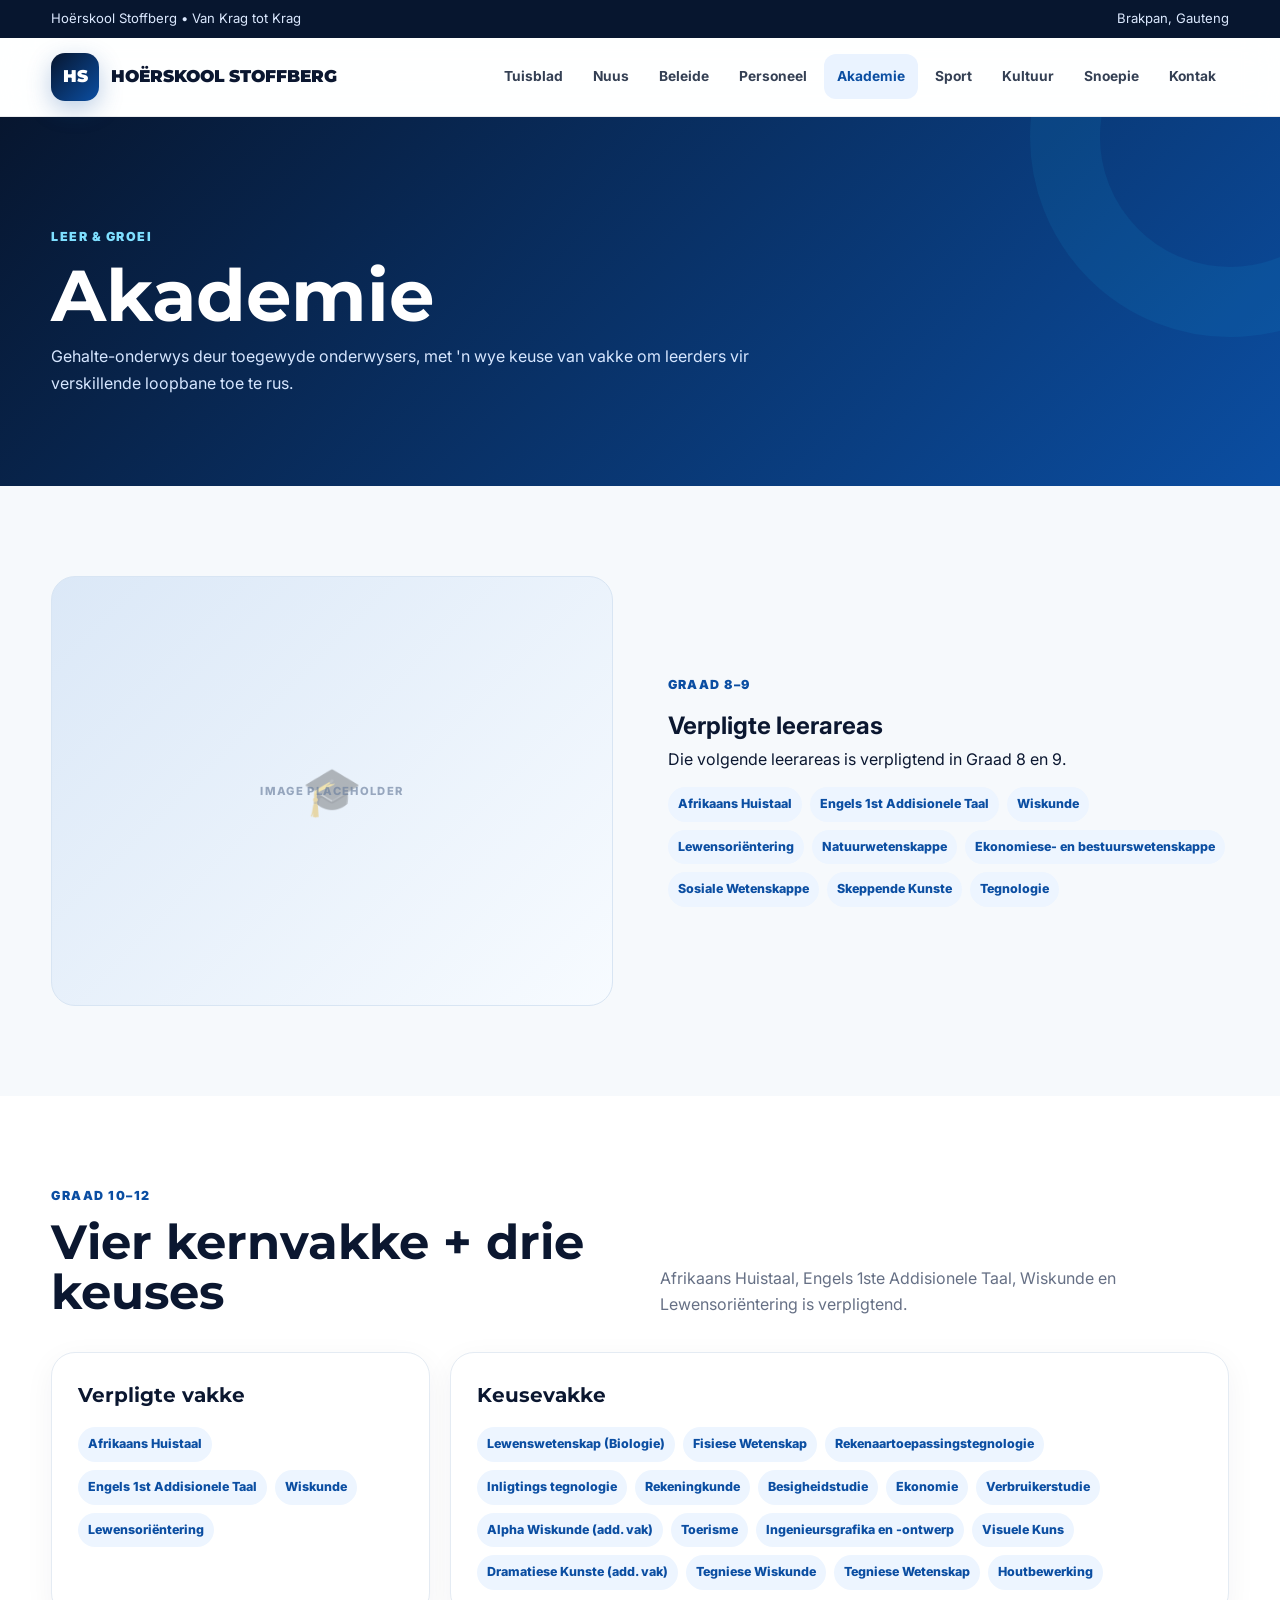
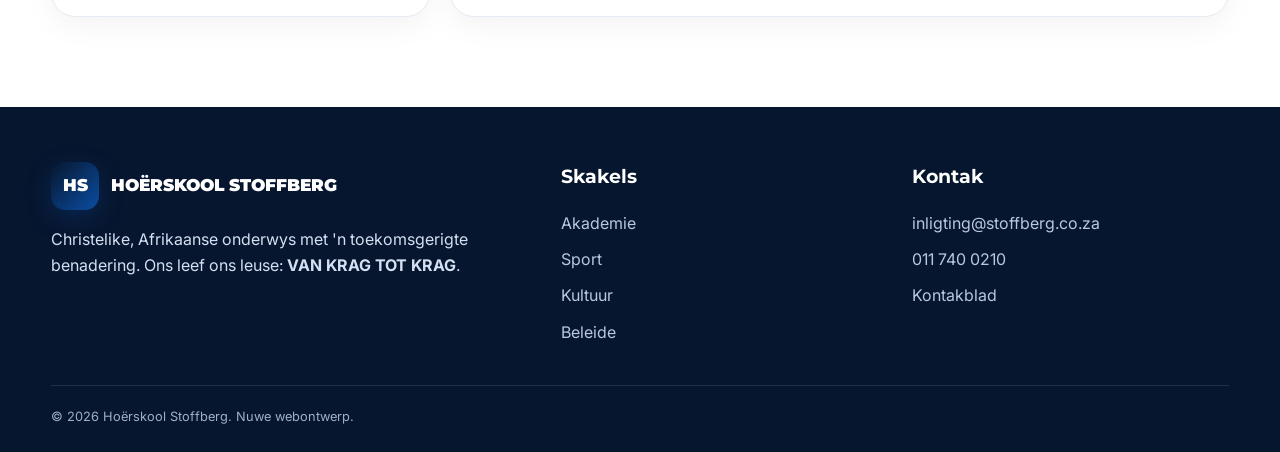
==== akademie.html @ f9a51b68 "da" ====
<!doctype html><html lang="af"><head><meta charset="utf-8"><meta name="viewport" content="width=device-width,initial-scale=1"><meta name="description" content="Hoërskool Stoffberg — akademie, sport, kultuur en skoolinligting."><title>Akademie | Hoërskool Stoffberg</title><link rel="stylesheet" href="assets/style.css"></head><body><div class="topbar"><div class="container"><span>Hoërskool Stoffberg • Van Krag tot Krag</span><span>Brakpan, Gauteng</span></div></div>
<header><div class="container nav"><a class="brand" href="index.html"><span class="brand-mark">HS</span><span>HOËRSKOOL STOFFBERG</span></a><button class="nav-toggle" aria-label="Maak navigasie oop" aria-expanded="false">☰</button><ul class="nav-links"><li><a class="" href="index.html">Tuisblad</a></li><li><a class="" href="nuus.html">Nuus</a></li><li><a class="" href="beleide.html">Beleide</a></li><li><a class="" href="personeel.html">Personeel</a></li><li><a class="active" href="akademie.html">Akademie</a></li><li><a class="" href="sport.html">Sport</a></li><li><a class="" href="kultuur.html">Kultuur</a></li><li><a class="" href="snoepie.html">Snoepie</a></li><li><a class="" href="kontak.html">Kontak</a></li></ul></div></header><section class="page-hero"><div class="shape"></div><div class="container reveal"><div class="kicker" style="color:#7edfff">Leer & groei</div><h1>Akademie</h1><p>Gehalte-onderwys deur toegewyde onderwysers, met 'n wye keuse van vakke om leerders vir verskillende loopbane toe te rus.</p></div></section>
<section class="section"><div class="container"><div class="feature"><div class="placeholder reveal"><span class="icon">🎓</span></div><div class="reveal"><div class="kicker">Graad 8–9</div><h2>Verpligte leerareas</h2><p>Die volgende leerareas is verpligtend in Graad 8 en 9.</p><div class="tags"><span class="tag">Afrikaans Huistaal</span><span class="tag">Engels 1st Addisionele Taal</span><span class="tag">Wiskunde</span><span class="tag">Lewensoriëntering</span><span class="tag">Natuurwetenskappe</span><span class="tag">Ekonomiese- en bestuurswetenskappe</span><span class="tag">Sosiale Wetenskappe</span><span class="tag">Skeppende Kunste</span><span class="tag">Tegnologie</span></div></div></div></div></section>
<section class="section alt"><div class="container"><div class="section-head reveal"><div><div class="kicker">Graad 10–12</div><h2>Vier kernvakke + drie keuses</h2></div><p>Afrikaans Huistaal, Engels 1ste Addisionele Taal, Wiskunde en Lewensoriëntering is verpligtend.</p></div><div class="cards"><article class="card reveal"><h3>Verpligte vakke</h3><div class="tags"><span class="tag">Afrikaans Huistaal</span><span class="tag">Engels 1st Addisionele Taal</span><span class="tag">Wiskunde</span><span class="tag">Lewensoriëntering</span></div></article><article class="card reveal" style="grid-column:span 2"><h3>Keusevakke</h3><div class="tags"><span class="tag">Lewenswetenskap (Biologie)</span><span class="tag">Fisiese Wetenskap</span><span class="tag">Rekenaartoepassingstegnologie</span><span class="tag">Inligtings tegnologie</span><span class="tag">Rekeningkunde</span><span class="tag">Besigheidstudie</span><span class="tag">Ekonomie</span><span class="tag">Verbruikerstudie</span><span class="tag">Alpha Wiskunde (add. vak)</span><span class="tag">Toerisme</span><span class="tag">Ingenieursgrafika en -ontwerp</span><span class="tag">Visuele Kuns</span><span class="tag">Dramatiese Kunste (add. vak)</span><span class="tag">Tegniese Wiskunde</span><span class="tag">Tegniese Wetenskap</span><span class="tag">Houtbewerking</span></div></article></div></div></section><footer><div class="container footer-grid"><div><div class="brand"><span class="brand-mark">HS</span><span style="color:#fff">HOËRSKOOL STOFFBERG</span></div><p style="margin-top:16px;max-width:450px">Christelike, Afrikaanse onderwys met 'n toekomsgerigte benadering. Ons leef ons leuse: <strong>VAN KRAG TOT KRAG</strong>.</p></div><div><h3>Skakels</h3><a href="akademie.html">Akademie</a><a href="sport.html">Sport</a><a href="kultuur.html">Kultuur</a><a href="beleide.html">Beleide</a></div><div><h3>Kontak</h3><a href="mailto:inligting@stoffberg.co.za">inligting@stoffberg.co.za</a><a href="tel:0117400210">011 740 0210</a><a href="kontak.html">Kontakblad</a></div></div><div class="container copyright">© 2026 Hoërskool Stoffberg. Nuwe webontwerp.</div></footer><button class="backtop" aria-label="Terug boontoe">↑</button><script src="assets/script.js"></script></body></html>
---- assets/style.css ----
@import url('https://fonts.googleapis.com/css2?family=Inter:wght@400;500;600;700;800&family=Montserrat:wght@700;800;900&display=swap');

:root{
  --navy:#07162f; --blue:#0b4ea2; --cyan:#20c8ff; --gold:#f6c453;
  --ink:#0b1730; --muted:#667085; --bg:#f6f9fc; --white:#fff;
  --shadow:0 18px 50px rgba(8,28,58,.12); --radius:24px;
}
*{box-sizing:border-box;margin:0;padding:0}
html{scroll-behavior:smooth}
body{font-family:Inter,Arial,sans-serif;color:var(--ink);background:var(--bg);line-height:1.65;overflow-x:hidden}
a{color:inherit;text-decoration:none}
img{max-width:100%;display:block}
.container{width:min(1180px,92%);margin:auto}
.topbar{background:var(--navy);color:#dce9ff;font-size:.82rem}
.topbar .container{display:flex;justify-content:space-between;gap:20px;padding:8px 0}
header{position:sticky;top:0;z-index:50;background:rgba(255,255,255,.9);backdrop-filter:blur(16px);border-bottom:1px solid rgba(7,22,47,.08)}
.nav{min-height:78px;display:flex;align-items:center;justify-content:space-between;gap:20px}
.brand{display:flex;align-items:center;gap:12px;font-weight:900}
.brand-mark{width:48px;height:48px;border-radius:14px;background:linear-gradient(135deg,var(--navy),var(--blue));display:grid;place-items:center;color:#fff;font-family:Montserrat;font-size:1rem;box-shadow:0 8px 25px rgba(11,78,162,.28)}
.brand span{font-family:Montserrat;font-size:1.05rem}
.nav-links{display:flex;align-items:center;gap:4px;list-style:none}
.nav-links a{display:block;padding:11px 13px;border-radius:12px;font-weight:700;font-size:.86rem;color:#344054;transition:.25s}
.nav-links a:hover,.nav-links a.active{background:#eaf3ff;color:var(--blue)}
.nav-toggle{display:none;border:0;background:#edf4ff;color:var(--navy);width:44px;height:44px;border-radius:12px;font-size:1.3rem}
.hero{position:relative;min-height:650px;display:grid;place-items:center;overflow:hidden;background:radial-gradient(circle at 80% 20%,rgba(32,200,255,.2),transparent 30%),linear-gradient(135deg,#06152e 0%,#0a3270 55%,#0b4ea2 100%);color:#fff}
.hero:before,.hero:after{content:"";position:absolute;border-radius:50%;filter:blur(2px);opacity:.5;animation:float 8s ease-in-out infinite}
.hero:before{width:420px;height:420px;background:rgba(32,200,255,.12);right:-100px;top:-140px}
.hero:after{width:300px;height:300px;background:rgba(246,196,83,.12);left:-120px;bottom:-130px;animation-delay:-3s}
.hero-grid{position:absolute;inset:0;background-image:linear-gradient(rgba(255,255,255,.045) 1px,transparent 1px),linear-gradient(90deg,rgba(255,255,255,.045) 1px,transparent 1px);background-size:55px 55px;mask-image:linear-gradient(to bottom,#000,transparent)}
.hero-content{position:relative;z-index:2;max-width:850px;text-align:center;padding:80px 0}
.eyebrow{display:inline-flex;align-items:center;gap:8px;padding:7px 12px;border:1px solid rgba(255,255,255,.2);border-radius:999px;background:rgba(255,255,255,.08);font-size:.8rem;font-weight:800;letter-spacing:.08em;text-transform:uppercase}
.hero h1{font-family:Montserrat;font-size:clamp(2.6rem,7vw,5.6rem);line-height:1.02;margin:22px 0 20px;letter-spacing:-.05em}
.hero h1 span{color:var(--cyan)}
.hero p{font-size:1.12rem;color:#d9e8ff;max-width:720px;margin:auto}
.actions{display:flex;justify-content:center;gap:12px;flex-wrap:wrap;margin-top:30px}
.btn{display:inline-flex;align-items:center;justify-content:center;gap:9px;padding:13px 20px;border-radius:14px;font-weight:800;border:1px solid transparent;transition:.25s;cursor:pointer}
.btn-primary{background:var(--gold);color:#17243a;box-shadow:0 10px 30px rgba(246,196,83,.2)}
.btn-primary:hover{transform:translateY(-3px);box-shadow:0 15px 35px rgba(246,196,83,.3)}
.btn-light{background:rgba(255,255,255,.09);color:#fff;border-color:rgba(255,255,255,.2)}
.btn-light:hover{background:#fff;color:var(--navy)}
.section{padding:90px 0}
.section.alt{background:#fff}
.section-head{display:flex;align-items:end;justify-content:space-between;gap:30px;margin-bottom:35px}
.section-head h2{font-family:Montserrat;font-size:clamp(2rem,4vw,3rem);line-height:1.05}
.section-head p{max-width:580px;color:var(--muted)}
.kicker{color:var(--blue);font-weight:900;font-size:.78rem;letter-spacing:.12em;text-transform:uppercase;margin-bottom:10px}
.placeholder{position:relative;overflow:hidden;border-radius:var(--radius);background:linear-gradient(135deg,#dbe8f7,#f7fbff);min-height:250px;display:grid;place-items:center;color:#6b7f9e;font-weight:800;border:1px solid #d8e5f3}
.placeholder:after{content:"IMAGE PLACEHOLDER";position:absolute;letter-spacing:.12em;font-size:.7rem;opacity:.65}
.placeholder .icon{font-size:3rem;opacity:.35}
.hero-photo{position:absolute;right:5%;bottom:0;width:min(470px,40%);height:430px;border-radius:35px 35px 0 0;background:linear-gradient(145deg,rgba(255,255,255,.12),rgba(255,255,255,.03));border:1px solid rgba(255,255,255,.15);display:grid;place-items:center;color:#a9c7ef;box-shadow:0 30px 90px rgba(0,0,0,.2);transform:rotate(2deg)}
.cards{display:grid;grid-template-columns:repeat(3,1fr);gap:20px}
.card{background:#fff;border:1px solid #e4ebf3;border-radius:var(--radius);padding:26px;box-shadow:0 8px 30px rgba(8,28,58,.05);transition:.3s;position:relative;overflow:hidden}
.card:hover{transform:translateY(-7px);box-shadow:var(--shadow)}
.card .placeholder{min-height:190px;margin:-26px -26px 22px;border-radius:0;border:0}
.card h3{font-family:Montserrat;font-size:1.25rem;margin-bottom:8px}
.card p{color:var(--muted)}
.feature{display:grid;grid-template-columns:1fr 1fr;gap:55px;align-items:center}
.feature .placeholder{min-height:430px}
.checks{display:grid;gap:12px;margin-top:20px}
.check{display:flex;gap:12px;align-items:flex-start;background:#fff;padding:14px;border-radius:15px;border:1px solid #e5edf6}
.check b{color:var(--blue)}
.stats{display:grid;grid-template-columns:repeat(4,1fr);gap:15px;margin-top:40px}
.stat{background:rgba(255,255,255,.08);border:1px solid rgba(255,255,255,.12);padding:22px;border-radius:20px;text-align:center}
.stat strong{display:block;font-family:Montserrat;font-size:2rem;color:#fff}
.stat span{color:#cbdaf0;font-size:.85rem}
.page-hero{padding:110px 0 90px;background:linear-gradient(135deg,var(--navy),#0b4ea2);color:#fff;position:relative;overflow:hidden}
.page-hero h1{font-family:Montserrat;font-size:clamp(2.4rem,6vw,4.5rem);line-height:1;margin:12px 0}
.page-hero p{max-width:700px;color:#d6e6ff}
.page-hero .shape{position:absolute;width:400px;height:400px;border:70px solid rgba(32,200,255,.08);border-radius:50%;right:-150px;top:-180px}
.grid-2{display:grid;grid-template-columns:repeat(2,1fr);gap:20px}
.list-card{background:#fff;border:1px solid #e4ebf3;border-radius:20px;padding:22px;transition:.25s}
.list-card:hover{border-color:#b7d5f7;transform:translateY(-3px)}
.list-card h3{font-family:Montserrat;margin-bottom:8px}
.tags{display:flex;flex-wrap:wrap;gap:8px;margin-top:15px}
.tag{padding:7px 10px;background:#edf5ff;color:var(--blue);border-radius:999px;font-size:.78rem;font-weight:800}
.staff-grid{display:grid;grid-template-columns:repeat(4,1fr);gap:18px}
.staff{background:#fff;border:1px solid #e4ebf3;border-radius:20px;overflow:hidden;transition:.25s}
.staff:hover{transform:translateY(-5px);box-shadow:var(--shadow)}
.staff .placeholder{border:0;border-radius:0;min-height:220px}
.staff-body{padding:17px}.staff-body strong{font-family:Montserrat;display:block}.staff-body span{font-size:.85rem;color:var(--muted)}
.sport-grid{display:grid;grid-template-columns:repeat(2,1fr);gap:22px}
.sport-card{display:grid;grid-template-columns:170px 1fr;background:#fff;border:1px solid #e4ebf3;border-radius:22px;overflow:hidden;transition:.25s}
.sport-card:hover{transform:translateY(-5px);box-shadow:var(--shadow)}
.sport-card .placeholder{min-height:100%;border:0;border-radius:0}
.sport-card article{padding:22px}.sport-card h3{font-family:Montserrat;margin-bottom:8px}
.policy-grid{display:grid;grid-template-columns:repeat(3,1fr);gap:16px}
.policy{display:flex;align-items:center;justify-content:space-between;gap:15px;background:#fff;border:1px solid #e4ebf3;padding:18px 20px;border-radius:17px;font-weight:800;transition:.25s}
.policy:hover{background:#edf5ff;color:var(--blue);transform:translateX(4px)}
.news-grid{display:grid;grid-template-columns:repeat(3,1fr);gap:20px}
.news-card{background:#fff;border-radius:22px;overflow:hidden;border:1px solid #e4ebf3}.news-card .placeholder{border:0;border-radius:0}.news-body{padding:22px}.date{font-size:.76rem;color:var(--blue);font-weight:900;text-transform:uppercase}
.contact-grid{display:grid;grid-template-columns:1fr 1.1fr;gap:24px}
.contact-box{background:#fff;border:1px solid #e4ebf3;border-radius:24px;padding:28px}
.contact-item{display:flex;gap:14px;padding:16px 0;border-bottom:1px solid #edf1f5}.contact-item:last-child{border:0}
.contact-icon{width:42px;height:42px;border-radius:12px;background:#edf5ff;color:var(--blue);display:grid;place-items:center;font-weight:900}
form{display:grid;gap:14px}label{font-weight:800;font-size:.85rem}input,textarea{width:100%;padding:14px;border:1px solid #d8e2ec;border-radius:13px;font:inherit;outline:none}input:focus,textarea:focus{border-color:var(--blue);box-shadow:0 0 0 4px rgba(11,78,162,.08)}textarea{min-height:150px;resize:vertical}
footer{background:var(--navy);color:#d4e0f1;padding:55px 0 25px}.footer-grid{display:grid;grid-template-columns:1.5fr 1fr 1fr;gap:35px}.footer-grid h3{color:#fff;font-family:Montserrat;margin-bottom:12px}.footer-grid a{display:block;padding:5px 0;color:#b9c8dc}.copyright{margin-top:35px;padding-top:20px;border-top:1px solid rgba(255,255,255,.1);font-size:.8rem;color:#9eafc6}
.reveal{opacity:0;transform:translateY(24px);transition:opacity .7s ease,transform .7s ease}.reveal.show{opacity:1;transform:none}
.backtop{position:fixed;right:20px;bottom:20px;width:45px;height:45px;border:0;border-radius:14px;background:var(--blue);color:#fff;display:none;z-index:60;cursor:pointer;box-shadow:var(--shadow)}
.backtop.show{display:block}
.modal{position:fixed;inset:0;background:rgba(3,12,26,.75);display:none;place-items:center;z-index:100;padding:20px}.modal.open{display:grid}.modal-box{background:#fff;border-radius:25px;padding:30px;max-width:650px;width:100%;position:relative}.close{position:absolute;right:15px;top:15px;border:0;background:#edf3fa;border-radius:10px;width:36px;height:36px;cursor:pointer;font-size:1.2rem}
@keyframes float{50%{transform:translateY(25px) translateX(15px)}}
@media(max-width:1000px){.nav-links{position:absolute;top:78px;left:4%;right:4%;background:#fff;border:1px solid #e3ebf3;border-radius:18px;padding:10px;display:none;box-shadow:var(--shadow);flex-direction:column;align-items:stretch}.nav-links.open{display:flex}.nav-toggle{display:block}.cards,.news-grid{grid-template-columns:1fr 1fr}.staff-grid{grid-template-columns:repeat(3,1fr)}.policy-grid{grid-template-columns:1fr 1fr}.hero-photo{opacity:.25;width:65%;right:-10%}}
@media(max-width:720px){.topbar .container{justify-content:center}.topbar .container span:last-child{display:none}.hero{min-height:620px}.hero-content{text-align:left}.hero .actions{justify-content:flex-start}.section{padding:65px 0}.section-head{display:block}.cards,.grid-2,.feature,.sport-grid,.contact-grid,.news-grid{grid-template-columns:1fr}.staff-grid{grid-template-columns:1fr 1fr}.policy-grid{grid-template-columns:1fr}.stats{grid-template-columns:1fr 1fr}.sport-card{grid-template-columns:120px 1fr}.footer-grid{grid-template-columns:1fr}.hero-photo{display:none}}
@media(max-width:430px){.staff-grid{grid-template-columns:1fr}.sport-card{grid-template-columns:1fr}.sport-card .placeholder{min-height:180px}.brand span{font-size:.9rem}}
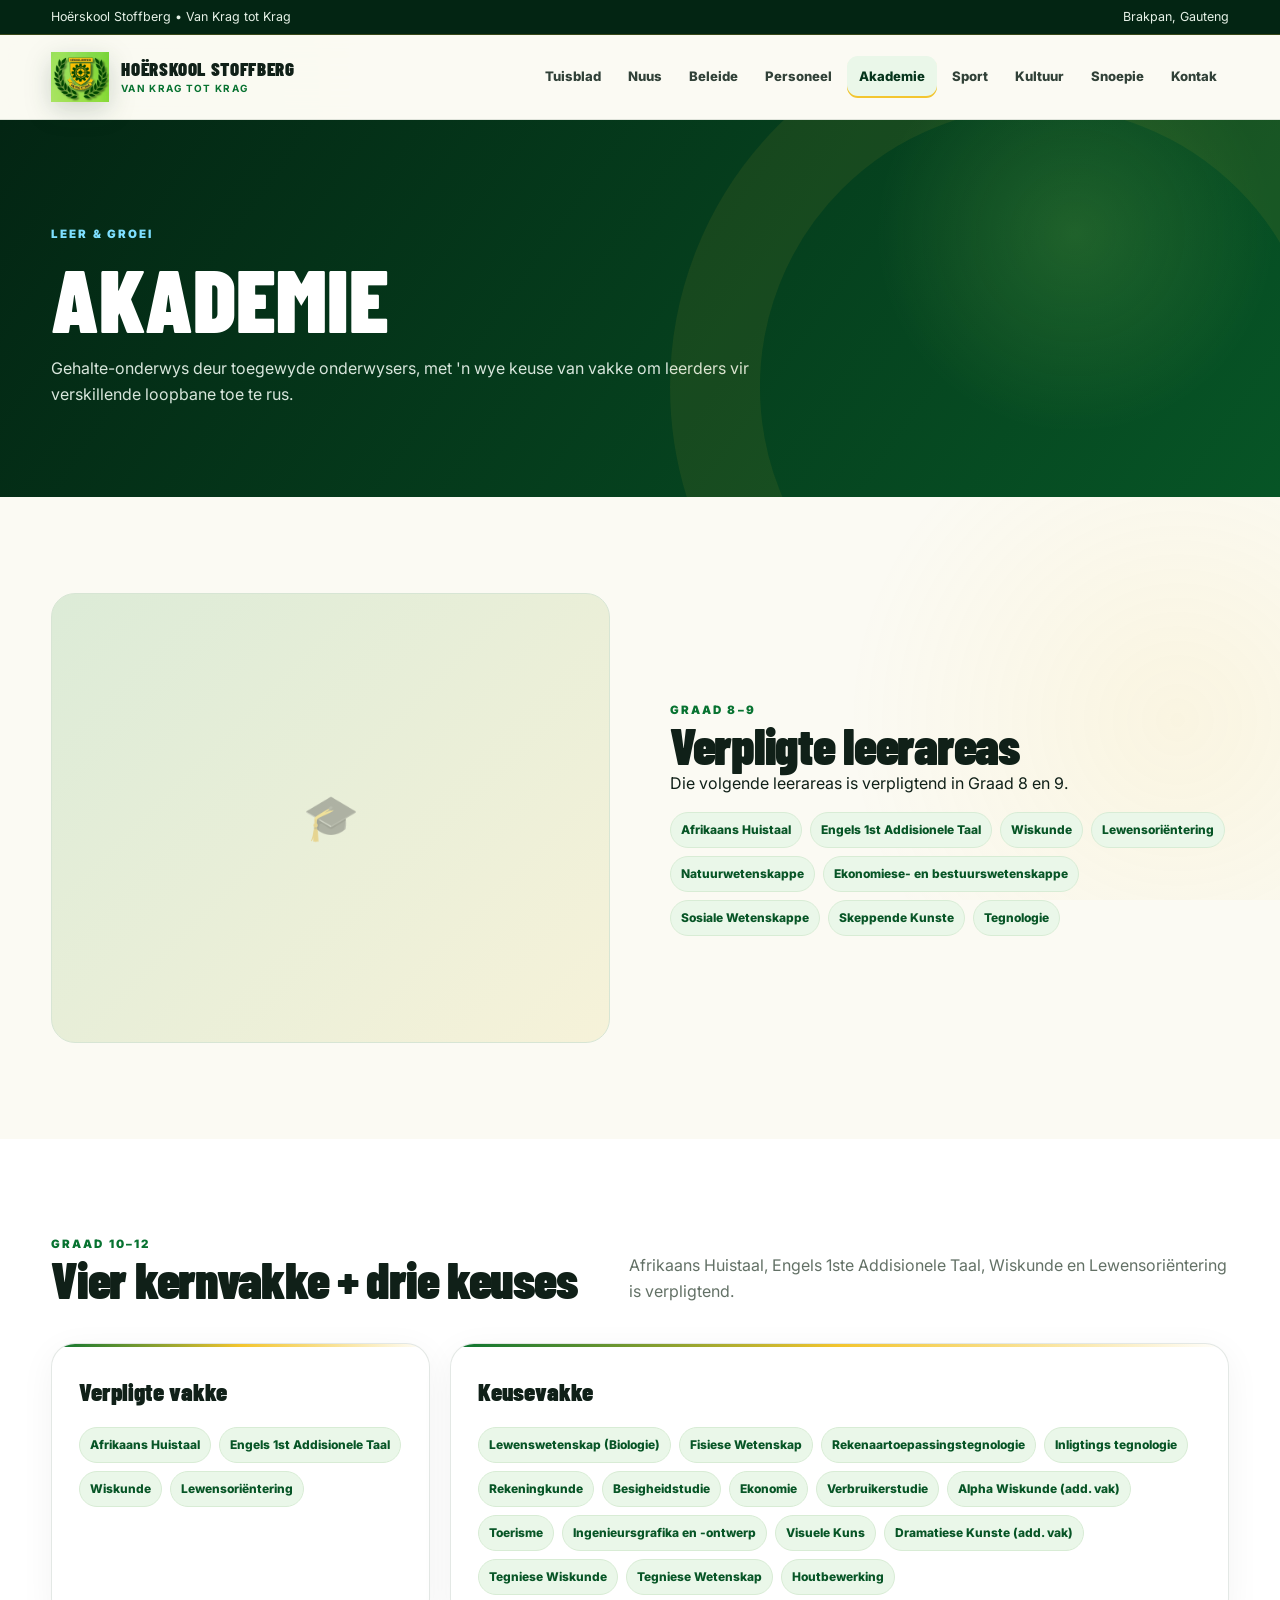
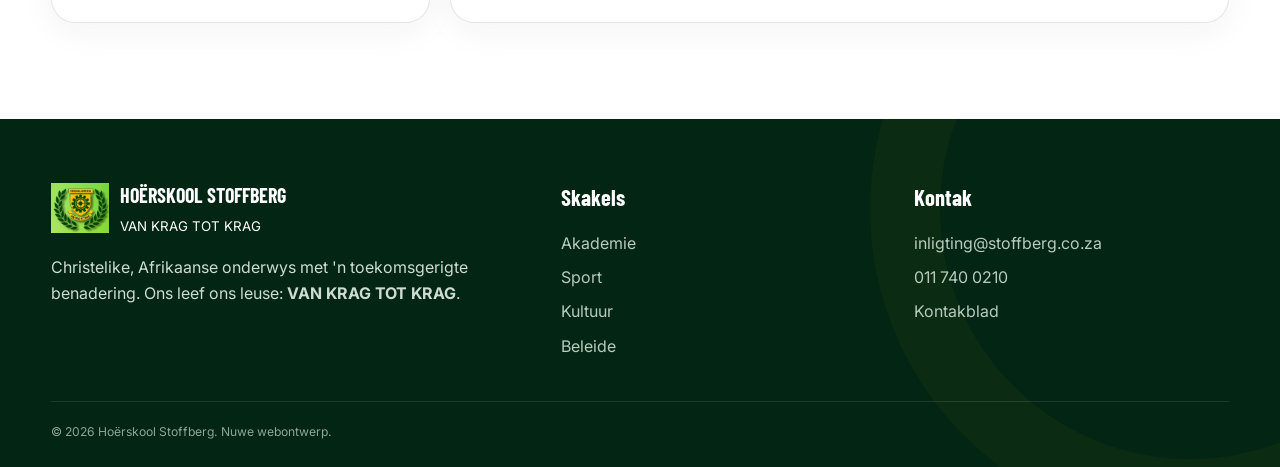
==== commit 6b3db287: "da" ====
--- a/akademie.html
+++ b/akademie.html
@@ -1,4 +1,4 @@
 <!doctype html><html lang="af"><head><meta charset="utf-8"><meta name="viewport" content="width=device-width,initial-scale=1"><meta name="description" content="Hoërskool Stoffberg — akademie, sport, kultuur en skoolinligting."><title>Akademie | Hoërskool Stoffberg</title><link rel="stylesheet" href="assets/style.css"></head><body><div class="topbar"><div class="container"><span>Hoërskool Stoffberg • Van Krag tot Krag</span><span>Brakpan, Gauteng</span></div></div>
-<header><div class="container nav"><a class="brand" href="index.html"><span class="brand-mark">HS</span><span>HOËRSKOOL STOFFBERG</span></a><button class="nav-toggle" aria-label="Maak navigasie oop" aria-expanded="false">☰</button><ul class="nav-links"><li><a class="" href="index.html">Tuisblad</a></li><li><a class="" href="nuus.html">Nuus</a></li><li><a class="" href="beleide.html">Beleide</a></li><li><a class="" href="personeel.html">Personeel</a></li><li><a class="active" href="akademie.html">Akademie</a></li><li><a class="" href="sport.html">Sport</a></li><li><a class="" href="kultuur.html">Kultuur</a></li><li><a class="" href="snoepie.html">Snoepie</a></li><li><a class="" href="kontak.html">Kontak</a></li></ul></div></header><section class="page-hero"><div class="shape"></div><div class="container reveal"><div class="kicker" style="color:#7edfff">Leer & groei</div><h1>Akademie</h1><p>Gehalte-onderwys deur toegewyde onderwysers, met 'n wye keuse van vakke om leerders vir verskillende loopbane toe te rus.</p></div></section>
+<header><div class="container nav"><a class="brand" href="index.html"><img src="assets/stoffberg-logo.png" alt="Hoërskool Stoffberg logo"><span class="brand-text">HOËRSKOOL STOFFBERG<small>VAN KRAG TOT KRAG</small></span></a><button class="nav-toggle" aria-label="Maak navigasie oop" aria-expanded="false">☰</button><ul class="nav-links"><li><a class="" href="index.html">Tuisblad</a></li><li><a class="" href="nuus.html">Nuus</a></li><li><a class="" href="beleide.html">Beleide</a></li><li><a class="" href="personeel.html">Personeel</a></li><li><a class="active" href="akademie.html">Akademie</a></li><li><a class="" href="sport.html">Sport</a></li><li><a class="" href="kultuur.html">Kultuur</a></li><li><a class="" href="snoepie.html">Snoepie</a></li><li><a class="" href="kontak.html">Kontak</a></li></ul></div></header><section class="page-hero"><div class="shape"></div><div class="container reveal"><div class="kicker" style="color:#7edfff">Leer & groei</div><h1>Akademie</h1><p>Gehalte-onderwys deur toegewyde onderwysers, met 'n wye keuse van vakke om leerders vir verskillende loopbane toe te rus.</p></div></section>
 <section class="section"><div class="container"><div class="feature"><div class="placeholder reveal"><span class="icon">🎓</span></div><div class="reveal"><div class="kicker">Graad 8–9</div><h2>Verpligte leerareas</h2><p>Die volgende leerareas is verpligtend in Graad 8 en 9.</p><div class="tags"><span class="tag">Afrikaans Huistaal</span><span class="tag">Engels 1st Addisionele Taal</span><span class="tag">Wiskunde</span><span class="tag">Lewensoriëntering</span><span class="tag">Natuurwetenskappe</span><span class="tag">Ekonomiese- en bestuurswetenskappe</span><span class="tag">Sosiale Wetenskappe</span><span class="tag">Skeppende Kunste</span><span class="tag">Tegnologie</span></div></div></div></div></section>
-<section class="section alt"><div class="container"><div class="section-head reveal"><div><div class="kicker">Graad 10–12</div><h2>Vier kernvakke + drie keuses</h2></div><p>Afrikaans Huistaal, Engels 1ste Addisionele Taal, Wiskunde en Lewensoriëntering is verpligtend.</p></div><div class="cards"><article class="card reveal"><h3>Verpligte vakke</h3><div class="tags"><span class="tag">Afrikaans Huistaal</span><span class="tag">Engels 1st Addisionele Taal</span><span class="tag">Wiskunde</span><span class="tag">Lewensoriëntering</span></div></article><article class="card reveal" style="grid-column:span 2"><h3>Keusevakke</h3><div class="tags"><span class="tag">Lewenswetenskap (Biologie)</span><span class="tag">Fisiese Wetenskap</span><span class="tag">Rekenaartoepassingstegnologie</span><span class="tag">Inligtings tegnologie</span><span class="tag">Rekeningkunde</span><span class="tag">Besigheidstudie</span><span class="tag">Ekonomie</span><span class="tag">Verbruikerstudie</span><span class="tag">Alpha Wiskunde (add. vak)</span><span class="tag">Toerisme</span><span class="tag">Ingenieursgrafika en -ontwerp</span><span class="tag">Visuele Kuns</span><span class="tag">Dramatiese Kunste (add. vak)</span><span class="tag">Tegniese Wiskunde</span><span class="tag">Tegniese Wetenskap</span><span class="tag">Houtbewerking</span></div></article></div></div></section><footer><div class="container footer-grid"><div><div class="brand"><span class="brand-mark">HS</span><span style="color:#fff">HOËRSKOOL STOFFBERG</span></div><p style="margin-top:16px;max-width:450px">Christelike, Afrikaanse onderwys met 'n toekomsgerigte benadering. Ons leef ons leuse: <strong>VAN KRAG TOT KRAG</strong>.</p></div><div><h3>Skakels</h3><a href="akademie.html">Akademie</a><a href="sport.html">Sport</a><a href="kultuur.html">Kultuur</a><a href="beleide.html">Beleide</a></div><div><h3>Kontak</h3><a href="mailto:inligting@stoffberg.co.za">inligting@stoffberg.co.za</a><a href="tel:0117400210">011 740 0210</a><a href="kontak.html">Kontakblad</a></div></div><div class="container copyright">© 2026 Hoërskool Stoffberg. Nuwe webontwerp.</div></footer><button class="backtop" aria-label="Terug boontoe">↑</button><script src="assets/script.js"></script></body></html>+<section class="section alt"><div class="container"><div class="section-head reveal"><div><div class="kicker">Graad 10–12</div><h2>Vier kernvakke + drie keuses</h2></div><p>Afrikaans Huistaal, Engels 1ste Addisionele Taal, Wiskunde en Lewensoriëntering is verpligtend.</p></div><div class="cards"><article class="card reveal"><h3>Verpligte vakke</h3><div class="tags"><span class="tag">Afrikaans Huistaal</span><span class="tag">Engels 1st Addisionele Taal</span><span class="tag">Wiskunde</span><span class="tag">Lewensoriëntering</span></div></article><article class="card reveal" style="grid-column:span 2"><h3>Keusevakke</h3><div class="tags"><span class="tag">Lewenswetenskap (Biologie)</span><span class="tag">Fisiese Wetenskap</span><span class="tag">Rekenaartoepassingstegnologie</span><span class="tag">Inligtings tegnologie</span><span class="tag">Rekeningkunde</span><span class="tag">Besigheidstudie</span><span class="tag">Ekonomie</span><span class="tag">Verbruikerstudie</span><span class="tag">Alpha Wiskunde (add. vak)</span><span class="tag">Toerisme</span><span class="tag">Ingenieursgrafika en -ontwerp</span><span class="tag">Visuele Kuns</span><span class="tag">Dramatiese Kunste (add. vak)</span><span class="tag">Tegniese Wiskunde</span><span class="tag">Tegniese Wetenskap</span><span class="tag">Houtbewerking</span></div></article></div></div></section><footer><div class="container footer-grid"><div><div class="footer-brand"><img src="assets/stoffberg-logo.png" alt="Hoërskool Stoffberg logo"><span><strong style="font-family:'Barlow Condensed';font-size:1.25rem">HOËRSKOOL STOFFBERG</strong><br><small>VAN KRAG TOT KRAG</small></span></div><p style="margin-top:16px;max-width:450px">Christelike, Afrikaanse onderwys met 'n toekomsgerigte benadering. Ons leef ons leuse: <strong>VAN KRAG TOT KRAG</strong>.</p></div><div><h3>Skakels</h3><a href="akademie.html">Akademie</a><a href="sport.html">Sport</a><a href="kultuur.html">Kultuur</a><a href="beleide.html">Beleide</a></div><div><h3>Kontak</h3><a href="mailto:inligting@stoffberg.co.za">inligting@stoffberg.co.za</a><a href="tel:0117400210">011 740 0210</a><a href="kontak.html">Kontakblad</a></div></div><div class="container copyright">© 2026 Hoërskool Stoffberg. Nuwe webontwerp.</div></footer><button class="backtop" aria-label="Terug boontoe">↑</button><script src="assets/script.js"></script></body></html>
--- a/assets/style.css
+++ b/assets/style.css
@@ -1,105 +1,39 @@
 
-@import url('https://fonts.googleapis.com/css2?family=Inter:wght@400;500;600;700;800&family=Montserrat:wght@700;800;900&display=swap');
-
-:root{
-  --navy:#07162f; --blue:#0b4ea2; --cyan:#20c8ff; --gold:#f6c453;
-  --ink:#0b1730; --muted:#667085; --bg:#f6f9fc; --white:#fff;
-  --shadow:0 18px 50px rgba(8,28,58,.12); --radius:24px;
-}
-*{box-sizing:border-box;margin:0;padding:0}
-html{scroll-behavior:smooth}
-body{font-family:Inter,Arial,sans-serif;color:var(--ink);background:var(--bg);line-height:1.65;overflow-x:hidden}
-a{color:inherit;text-decoration:none}
-img{max-width:100%;display:block}
-.container{width:min(1180px,92%);margin:auto}
-.topbar{background:var(--navy);color:#dce9ff;font-size:.82rem}
-.topbar .container{display:flex;justify-content:space-between;gap:20px;padding:8px 0}
-header{position:sticky;top:0;z-index:50;background:rgba(255,255,255,.9);backdrop-filter:blur(16px);border-bottom:1px solid rgba(7,22,47,.08)}
-.nav{min-height:78px;display:flex;align-items:center;justify-content:space-between;gap:20px}
-.brand{display:flex;align-items:center;gap:12px;font-weight:900}
-.brand-mark{width:48px;height:48px;border-radius:14px;background:linear-gradient(135deg,var(--navy),var(--blue));display:grid;place-items:center;color:#fff;font-family:Montserrat;font-size:1rem;box-shadow:0 8px 25px rgba(11,78,162,.28)}
-.brand span{font-family:Montserrat;font-size:1.05rem}
-.nav-links{display:flex;align-items:center;gap:4px;list-style:none}
-.nav-links a{display:block;padding:11px 13px;border-radius:12px;font-weight:700;font-size:.86rem;color:#344054;transition:.25s}
-.nav-links a:hover,.nav-links a.active{background:#eaf3ff;color:var(--blue)}
-.nav-toggle{display:none;border:0;background:#edf4ff;color:var(--navy);width:44px;height:44px;border-radius:12px;font-size:1.3rem}
-.hero{position:relative;min-height:650px;display:grid;place-items:center;overflow:hidden;background:radial-gradient(circle at 80% 20%,rgba(32,200,255,.2),transparent 30%),linear-gradient(135deg,#06152e 0%,#0a3270 55%,#0b4ea2 100%);color:#fff}
-.hero:before,.hero:after{content:"";position:absolute;border-radius:50%;filter:blur(2px);opacity:.5;animation:float 8s ease-in-out infinite}
-.hero:before{width:420px;height:420px;background:rgba(32,200,255,.12);right:-100px;top:-140px}
-.hero:after{width:300px;height:300px;background:rgba(246,196,83,.12);left:-120px;bottom:-130px;animation-delay:-3s}
-.hero-grid{position:absolute;inset:0;background-image:linear-gradient(rgba(255,255,255,.045) 1px,transparent 1px),linear-gradient(90deg,rgba(255,255,255,.045) 1px,transparent 1px);background-size:55px 55px;mask-image:linear-gradient(to bottom,#000,transparent)}
-.hero-content{position:relative;z-index:2;max-width:850px;text-align:center;padding:80px 0}
-.eyebrow{display:inline-flex;align-items:center;gap:8px;padding:7px 12px;border:1px solid rgba(255,255,255,.2);border-radius:999px;background:rgba(255,255,255,.08);font-size:.8rem;font-weight:800;letter-spacing:.08em;text-transform:uppercase}
-.hero h1{font-family:Montserrat;font-size:clamp(2.6rem,7vw,5.6rem);line-height:1.02;margin:22px 0 20px;letter-spacing:-.05em}
-.hero h1 span{color:var(--cyan)}
-.hero p{font-size:1.12rem;color:#d9e8ff;max-width:720px;margin:auto}
-.actions{display:flex;justify-content:center;gap:12px;flex-wrap:wrap;margin-top:30px}
-.btn{display:inline-flex;align-items:center;justify-content:center;gap:9px;padding:13px 20px;border-radius:14px;font-weight:800;border:1px solid transparent;transition:.25s;cursor:pointer}
-.btn-primary{background:var(--gold);color:#17243a;box-shadow:0 10px 30px rgba(246,196,83,.2)}
-.btn-primary:hover{transform:translateY(-3px);box-shadow:0 15px 35px rgba(246,196,83,.3)}
-.btn-light{background:rgba(255,255,255,.09);color:#fff;border-color:rgba(255,255,255,.2)}
-.btn-light:hover{background:#fff;color:var(--navy)}
-.section{padding:90px 0}
-.section.alt{background:#fff}
-.section-head{display:flex;align-items:end;justify-content:space-between;gap:30px;margin-bottom:35px}
-.section-head h2{font-family:Montserrat;font-size:clamp(2rem,4vw,3rem);line-height:1.05}
-.section-head p{max-width:580px;color:var(--muted)}
-.kicker{color:var(--blue);font-weight:900;font-size:.78rem;letter-spacing:.12em;text-transform:uppercase;margin-bottom:10px}
-.placeholder{position:relative;overflow:hidden;border-radius:var(--radius);background:linear-gradient(135deg,#dbe8f7,#f7fbff);min-height:250px;display:grid;place-items:center;color:#6b7f9e;font-weight:800;border:1px solid #d8e5f3}
-.placeholder:after{content:"IMAGE PLACEHOLDER";position:absolute;letter-spacing:.12em;font-size:.7rem;opacity:.65}
-.placeholder .icon{font-size:3rem;opacity:.35}
-.hero-photo{position:absolute;right:5%;bottom:0;width:min(470px,40%);height:430px;border-radius:35px 35px 0 0;background:linear-gradient(145deg,rgba(255,255,255,.12),rgba(255,255,255,.03));border:1px solid rgba(255,255,255,.15);display:grid;place-items:center;color:#a9c7ef;box-shadow:0 30px 90px rgba(0,0,0,.2);transform:rotate(2deg)}
-.cards{display:grid;grid-template-columns:repeat(3,1fr);gap:20px}
-.card{background:#fff;border:1px solid #e4ebf3;border-radius:var(--radius);padding:26px;box-shadow:0 8px 30px rgba(8,28,58,.05);transition:.3s;position:relative;overflow:hidden}
-.card:hover{transform:translateY(-7px);box-shadow:var(--shadow)}
-.card .placeholder{min-height:190px;margin:-26px -26px 22px;border-radius:0;border:0}
-.card h3{font-family:Montserrat;font-size:1.25rem;margin-bottom:8px}
-.card p{color:var(--muted)}
-.feature{display:grid;grid-template-columns:1fr 1fr;gap:55px;align-items:center}
-.feature .placeholder{min-height:430px}
-.checks{display:grid;gap:12px;margin-top:20px}
-.check{display:flex;gap:12px;align-items:flex-start;background:#fff;padding:14px;border-radius:15px;border:1px solid #e5edf6}
-.check b{color:var(--blue)}
-.stats{display:grid;grid-template-columns:repeat(4,1fr);gap:15px;margin-top:40px}
-.stat{background:rgba(255,255,255,.08);border:1px solid rgba(255,255,255,.12);padding:22px;border-radius:20px;text-align:center}
-.stat strong{display:block;font-family:Montserrat;font-size:2rem;color:#fff}
-.stat span{color:#cbdaf0;font-size:.85rem}
-.page-hero{padding:110px 0 90px;background:linear-gradient(135deg,var(--navy),#0b4ea2);color:#fff;position:relative;overflow:hidden}
-.page-hero h1{font-family:Montserrat;font-size:clamp(2.4rem,6vw,4.5rem);line-height:1;margin:12px 0}
-.page-hero p{max-width:700px;color:#d6e6ff}
-.page-hero .shape{position:absolute;width:400px;height:400px;border:70px solid rgba(32,200,255,.08);border-radius:50%;right:-150px;top:-180px}
-.grid-2{display:grid;grid-template-columns:repeat(2,1fr);gap:20px}
-.list-card{background:#fff;border:1px solid #e4ebf3;border-radius:20px;padding:22px;transition:.25s}
-.list-card:hover{border-color:#b7d5f7;transform:translateY(-3px)}
-.list-card h3{font-family:Montserrat;margin-bottom:8px}
-.tags{display:flex;flex-wrap:wrap;gap:8px;margin-top:15px}
-.tag{padding:7px 10px;background:#edf5ff;color:var(--blue);border-radius:999px;font-size:.78rem;font-weight:800}
-.staff-grid{display:grid;grid-template-columns:repeat(4,1fr);gap:18px}
-.staff{background:#fff;border:1px solid #e4ebf3;border-radius:20px;overflow:hidden;transition:.25s}
-.staff:hover{transform:translateY(-5px);box-shadow:var(--shadow)}
-.staff .placeholder{border:0;border-radius:0;min-height:220px}
-.staff-body{padding:17px}.staff-body strong{font-family:Montserrat;display:block}.staff-body span{font-size:.85rem;color:var(--muted)}
-.sport-grid{display:grid;grid-template-columns:repeat(2,1fr);gap:22px}
-.sport-card{display:grid;grid-template-columns:170px 1fr;background:#fff;border:1px solid #e4ebf3;border-radius:22px;overflow:hidden;transition:.25s}
-.sport-card:hover{transform:translateY(-5px);box-shadow:var(--shadow)}
-.sport-card .placeholder{min-height:100%;border:0;border-radius:0}
-.sport-card article{padding:22px}.sport-card h3{font-family:Montserrat;margin-bottom:8px}
-.policy-grid{display:grid;grid-template-columns:repeat(3,1fr);gap:16px}
-.policy{display:flex;align-items:center;justify-content:space-between;gap:15px;background:#fff;border:1px solid #e4ebf3;padding:18px 20px;border-radius:17px;font-weight:800;transition:.25s}
-.policy:hover{background:#edf5ff;color:var(--blue);transform:translateX(4px)}
-.news-grid{display:grid;grid-template-columns:repeat(3,1fr);gap:20px}
-.news-card{background:#fff;border-radius:22px;overflow:hidden;border:1px solid #e4ebf3}.news-card .placeholder{border:0;border-radius:0}.news-body{padding:22px}.date{font-size:.76rem;color:var(--blue);font-weight:900;text-transform:uppercase}
-.contact-grid{display:grid;grid-template-columns:1fr 1.1fr;gap:24px}
-.contact-box{background:#fff;border:1px solid #e4ebf3;border-radius:24px;padding:28px}
-.contact-item{display:flex;gap:14px;padding:16px 0;border-bottom:1px solid #edf1f5}.contact-item:last-child{border:0}
-.contact-icon{width:42px;height:42px;border-radius:12px;background:#edf5ff;color:var(--blue);display:grid;place-items:center;font-weight:900}
-form{display:grid;gap:14px}label{font-weight:800;font-size:.85rem}input,textarea{width:100%;padding:14px;border:1px solid #d8e2ec;border-radius:13px;font:inherit;outline:none}input:focus,textarea:focus{border-color:var(--blue);box-shadow:0 0 0 4px rgba(11,78,162,.08)}textarea{min-height:150px;resize:vertical}
-footer{background:var(--navy);color:#d4e0f1;padding:55px 0 25px}.footer-grid{display:grid;grid-template-columns:1.5fr 1fr 1fr;gap:35px}.footer-grid h3{color:#fff;font-family:Montserrat;margin-bottom:12px}.footer-grid a{display:block;padding:5px 0;color:#b9c8dc}.copyright{margin-top:35px;padding-top:20px;border-top:1px solid rgba(255,255,255,.1);font-size:.8rem;color:#9eafc6}
-.reveal{opacity:0;transform:translateY(24px);transition:opacity .7s ease,transform .7s ease}.reveal.show{opacity:1;transform:none}
-.backtop{position:fixed;right:20px;bottom:20px;width:45px;height:45px;border:0;border-radius:14px;background:var(--blue);color:#fff;display:none;z-index:60;cursor:pointer;box-shadow:var(--shadow)}
-.backtop.show{display:block}
-.modal{position:fixed;inset:0;background:rgba(3,12,26,.75);display:none;place-items:center;z-index:100;padding:20px}.modal.open{display:grid}.modal-box{background:#fff;border-radius:25px;padding:30px;max-width:650px;width:100%;position:relative}.close{position:absolute;right:15px;top:15px;border:0;background:#edf3fa;border-radius:10px;width:36px;height:36px;cursor:pointer;font-size:1.2rem}
-@keyframes float{50%{transform:translateY(25px) translateX(15px)}}
-@media(max-width:1000px){.nav-links{position:absolute;top:78px;left:4%;right:4%;background:#fff;border:1px solid #e3ebf3;border-radius:18px;padding:10px;display:none;box-shadow:var(--shadow);flex-direction:column;align-items:stretch}.nav-links.open{display:flex}.nav-toggle{display:block}.cards,.news-grid{grid-template-columns:1fr 1fr}.staff-grid{grid-template-columns:repeat(3,1fr)}.policy-grid{grid-template-columns:1fr 1fr}.hero-photo{opacity:.25;width:65%;right:-10%}}
-@media(max-width:720px){.topbar .container{justify-content:center}.topbar .container span:last-child{display:none}.hero{min-height:620px}.hero-content{text-align:left}.hero .actions{justify-content:flex-start}.section{padding:65px 0}.section-head{display:block}.cards,.grid-2,.feature,.sport-grid,.contact-grid,.news-grid{grid-template-columns:1fr}.staff-grid{grid-template-columns:1fr 1fr}.policy-grid{grid-template-columns:1fr}.stats{grid-template-columns:1fr 1fr}.sport-card{grid-template-columns:120px 1fr}.footer-grid{grid-template-columns:1fr}.hero-photo{display:none}}
-@media(max-width:430px){.staff-grid{grid-template-columns:1fr}.sport-card{grid-template-columns:1fr}.sport-card .placeholder{min-height:180px}.brand span{font-size:.9rem}}
+@import url('https://fonts.googleapis.com/css2?family=Barlow+Condensed:wght@500;600;700;800;900&family=Inter:wght@400;500;600;700;800&display=swap');
+:root{--g950:#032513;--g900:#06351c;--g800:#075526;--g700:#087331;--g:#0b8a38;--lime:#a6e35e;--gold:#f3c52f;--gold2:#ffd94f;--cream:#fbfaf3;--white:#fff;--ink:#102018;--muted:#637166;--line:rgba(4,50,24,.11);--shadow:0 24px 70px rgba(2,35,17,.13);--r:24px}
+*{box-sizing:border-box;margin:0;padding:0}html{scroll-behavior:smooth}body{font-family:Inter,Arial,sans-serif;color:var(--ink);background:var(--cream);line-height:1.65;overflow-x:hidden}
+body:before{content:"";position:fixed;inset:0;pointer-events:none;z-index:-2;background:radial-gradient(circle at 8% 10%,rgba(166,227,94,.12),transparent 26%),radial-gradient(circle at 92% 80%,rgba(243,197,47,.09),transparent 24%)}
+a{color:inherit;text-decoration:none}img{max-width:100%;display:block}.container{width:min(1180px,92%);margin:auto}
+.topbar{background:var(--g950);color:#e6f1e7;font-size:.78rem;border-bottom:1px solid rgba(243,197,47,.22)}.topbar .container{min-height:34px;display:flex;align-items:center;justify-content:space-between}.topbar strong{color:var(--gold2)}
+header{position:sticky;top:0;z-index:50;background:rgba(251,250,243,.9);backdrop-filter:blur(18px);border-bottom:1px solid var(--line)}
+.nav{min-height:84px;display:flex;align-items:center;justify-content:space-between;gap:25px}.brand{display:flex;align-items:center;gap:12px;min-width:max-content}.brand img{width:58px;height:58px;object-fit:contain;filter:drop-shadow(0 8px 13px rgba(3,37,18,.18))}
+.brand-text{font-family:"Barlow Condensed";font-size:1.18rem;font-weight:900;letter-spacing:.035em;line-height:.9}.brand-text small{display:block;font:700 .62rem Inter,sans-serif;letter-spacing:.13em;color:var(--g700);margin-top:5px}
+.nav-links{display:flex;align-items:center;gap:3px;list-style:none}.nav-links a{display:block;padding:10px 12px;border-radius:11px;font-size:.82rem;font-weight:800;color:#314138;transition:.25s}.nav-links a:hover,.nav-links a.active{color:var(--g900);background:#eaf7e9}.nav-links a.active{box-shadow:inset 0 -2px 0 var(--gold)}
+.nav-toggle{display:none;border:1px solid var(--line);background:#fff;color:var(--g900);width:45px;height:45px;border-radius:13px;font-size:1.2rem;cursor:pointer}
+.kicker{color:var(--g700);font-weight:900;font-size:.72rem;letter-spacing:.18em;text-transform:uppercase}.section{padding:96px 0;position:relative}.section.alt{background:#fff}.section-head{display:flex;align-items:end;justify-content:space-between;gap:35px;margin-bottom:38px}.section-head h2,.feature h2{font-family:"Barlow Condensed";font-weight:900;font-size:clamp(2.35rem,4vw,3.65rem);line-height:.98;letter-spacing:-.025em}.section-head p{max-width:600px;color:var(--muted)}
+.reveal{opacity:0;transform:translateY(28px);transition:opacity .75s ease,transform .75s cubic-bezier(.2,.7,.2,1)}.reveal.show{opacity:1;transform:none}
+.hero{min-height:720px;position:relative;overflow:hidden;color:#fff;display:flex;align-items:center;background:radial-gradient(circle at 78% 25%,rgba(166,227,94,.16),transparent 18%),radial-gradient(circle at 88% 78%,rgba(243,197,47,.15),transparent 23%),linear-gradient(125deg,var(--g950),var(--g900) 46%,var(--g800))}
+.hero:before{content:"";position:absolute;inset:0;opacity:.17;background-image:linear-gradient(135deg,transparent 24%,rgba(255,255,255,.08) 25%,transparent 26%),linear-gradient(45deg,transparent 24%,rgba(255,255,255,.05) 25%,transparent 26%);background-size:110px 110px;animation:pattern 18s linear infinite}
+.hero:after{content:"";position:absolute;right:-170px;top:-210px;width:600px;height:600px;border-radius:50%;border:1px solid rgba(243,197,47,.22);box-shadow:0 0 0 45px rgba(243,197,47,.025),0 0 0 95px rgba(166,227,94,.018)}
+.hero-content{position:relative;z-index:3;padding:105px 0;width:100%;max-width:760px}.hero .eyebrow{display:inline-flex;padding:8px 13px;border:1px solid rgba(243,197,47,.4);border-radius:999px;background:rgba(243,197,47,.08);color:#fff1ad;font-size:.72rem;font-weight:900;letter-spacing:.13em;text-transform:uppercase}
+.hero h1{font-family:"Barlow Condensed";font-size:clamp(4.2rem,9vw,8rem);line-height:.84;font-weight:900;letter-spacing:-.045em;margin:24px 0 25px;text-transform:uppercase}.hero h1 span{display:block;color:var(--gold2);text-shadow:0 0 28px rgba(243,197,47,.18)}.hero p{max-width:650px;color:#d9e8dc;font-size:1.05rem}
+.actions{display:flex;flex-wrap:wrap;gap:11px;margin-top:31px}.btn{display:inline-flex;align-items:center;justify-content:center;gap:9px;padding:13px 19px;border-radius:13px;border:1px solid transparent;font-weight:900;font-size:.86rem;cursor:pointer;transition:.25s}.btn-primary{color:#1d240f;background:linear-gradient(135deg,var(--gold),var(--gold2));box-shadow:0 10px 35px rgba(243,197,47,.2)}.btn-primary:hover{transform:translateY(-3px);box-shadow:0 16px 45px rgba(243,197,47,.32)}.btn-light{color:#fff;background:rgba(255,255,255,.07);border-color:rgba(255,255,255,.18)}.btn-light:hover{background:#fff;color:var(--g900);transform:translateY(-3px)}
+.hero-crest{position:absolute;right:5%;bottom:-45px;z-index:2;width:min(390px,34vw);filter:drop-shadow(0 28px 45px rgba(0,0,0,.28));animation:crestFloat 5s ease-in-out infinite}.hero-crest img{width:100%;mix-blend-mode:screen}.hero-crest:after{content:"";position:absolute;inset:25%;border-radius:50%;box-shadow:0 0 75px 30px rgba(243,197,47,.12);z-index:-1}
+.stats{display:grid;grid-template-columns:repeat(4,1fr);gap:11px;margin-top:52px;max-width:760px}.stat{padding:17px;border:1px solid rgba(255,255,255,.11);background:rgba(255,255,255,.045);border-radius:17px;backdrop-filter:blur(8px)}.stat strong{display:block;font-family:"Barlow Condensed";font-size:2.2rem;line-height:1;color:var(--gold2)}.stat span{font-size:.72rem;color:#cbd9cf}
+.cards{display:grid;grid-template-columns:repeat(3,1fr);gap:20px}.card{position:relative;overflow:hidden;background:#fff;border:1px solid var(--line);border-radius:var(--r);padding:27px;box-shadow:0 8px 35px rgba(3,35,17,.05);transition:.35s}.card:before{content:"";position:absolute;left:0;top:0;width:100%;height:3px;background:linear-gradient(90deg,var(--g700),var(--gold),transparent)}.card:hover{transform:translateY(-8px);box-shadow:var(--shadow)}.card .placeholder{margin:-27px -27px 22px;border:0;border-radius:0}.card h3{font-family:"Barlow Condensed";font-size:1.55rem;font-weight:900;margin-bottom:7px}.card p{color:var(--muted)}
+.placeholder{position:relative;overflow:hidden;min-height:240px;display:grid;place-items:center;background:linear-gradient(135deg,#dcebd7,#f6f2d9);border:1px solid #d7e5d4;border-radius:var(--r);color:#56705c}.placeholder:before{content:"";position:absolute;inset:0;background:linear-gradient(115deg,transparent 25%,rgba(255,255,255,.48) 50%,transparent 75%);transform:translateX(-120%);animation:shine 4.5s infinite}.placeholder .icon{font-size:2.8rem;opacity:.35;z-index:1}
+.feature{display:grid;grid-template-columns:1fr 1fr;gap:60px;align-items:center}.feature .placeholder{min-height:450px}.checks{display:grid;gap:11px;margin-top:23px}.check{display:flex;gap:13px;align-items:flex-start;padding:15px;border:1px solid var(--line);background:#fff;border-radius:15px}.check b{flex:0 0 35px;width:35px;height:35px;display:grid;place-items:center;border-radius:10px;color:var(--g900);background:var(--gold);font-size:.75rem}.check strong{font-family:"Barlow Condensed";font-size:1.15rem}.check span{color:var(--muted);font-size:.88rem}
+.page-hero{position:relative;overflow:hidden;padding:105px 0 90px;color:#fff;background:radial-gradient(circle at 84% 30%,rgba(166,227,94,.16),transparent 18%),linear-gradient(125deg,var(--g950),var(--g800))}.page-hero:before{content:"";position:absolute;right:-130px;bottom:-260px;width:560px;height:560px;border:90px solid rgba(243,197,47,.07);border-radius:50%}.page-hero h1{font-family:"Barlow Condensed";font-size:clamp(3.6rem,7vw,6rem);line-height:.9;font-weight:900;text-transform:uppercase;margin:13px 0 17px}.page-hero p{max-width:700px;color:#d8e6dc}.page-hero .kicker{color:var(--gold2)}
+.staff-grid{display:grid;grid-template-columns:repeat(4,1fr);gap:17px}.staff{overflow:hidden;background:#fff;border:1px solid var(--line);border-radius:20px;transition:.3s}.staff:hover{transform:translateY(-6px);box-shadow:var(--shadow)}.staff .placeholder{min-height:225px;border:0;border-radius:0}.staff-body{padding:17px}.staff-body strong{font-family:"Barlow Condensed";font-size:1.25rem;display:block}.staff-body span{font-size:.78rem;color:var(--muted)}
+.sport-grid{display:grid;grid-template-columns:repeat(2,1fr);gap:20px}.sport-card{display:grid;grid-template-columns:180px 1fr;overflow:hidden;background:#fff;border:1px solid var(--line);border-radius:22px;transition:.3s}.sport-card:hover{transform:translateY(-5px);box-shadow:var(--shadow)}.sport-card .placeholder{min-height:100%;border:0;border-radius:0}.sport-card article{padding:23px}.sport-card h3{font-family:"Barlow Condensed";font-size:1.55rem;font-weight:900;margin-bottom:6px}.sport-card p{color:var(--muted);font-size:.9rem}
+.policy-grid{display:grid;grid-template-columns:repeat(3,1fr);gap:14px}.policy{display:flex;align-items:center;justify-content:space-between;gap:15px;padding:19px 20px;background:#fff;border:1px solid var(--line);border-radius:16px;font-weight:900;transition:.25s}.policy:hover{color:var(--g900);border-color:rgba(243,197,47,.55);transform:translateX(5px);box-shadow:0 10px 28px rgba(3,35,17,.06)}.policy b{color:var(--gold);font-size:1.1rem}
+.tags{display:flex;flex-wrap:wrap;gap:8px;margin-top:16px}.tag{padding:7px 10px;border-radius:999px;background:#eaf7e9;color:var(--g800);font-size:.75rem;font-weight:800;border:1px solid #d8ecd5}
+.news-grid{display:grid;grid-template-columns:repeat(3,1fr);gap:20px}.news-card{overflow:hidden;background:#fff;border:1px solid var(--line);border-radius:22px;transition:.3s}.news-card:hover{transform:translateY(-6px);box-shadow:var(--shadow)}.news-card .placeholder{min-height:235px;border:0;border-radius:0}.news-body{padding:22px}.date{font-size:.7rem;color:var(--g700);font-weight:900;letter-spacing:.1em;text-transform:uppercase}.news-body h3{font-family:"Barlow Condensed";font-size:1.55rem;font-weight:900;margin:5px 0}.news-body p{color:var(--muted)}
+.contact-grid{display:grid;grid-template-columns:1fr 1.1fr;gap:22px}.contact-box{background:#fff;border:1px solid var(--line);border-radius:24px;padding:29px;box-shadow:0 8px 35px rgba(3,35,17,.05)}.contact-box h2{font-family:"Barlow Condensed";font-size:2.4rem;line-height:1;margin:8px 0 17px}.contact-item{display:flex;gap:13px;padding:15px 0;border-bottom:1px solid #edf0e8}.contact-item:last-child{border:0}.contact-icon{width:42px;height:42px;flex:0 0 42px;border-radius:12px;background:#eaf7e9;color:var(--g800);display:grid;place-items:center;font-weight:900}
+form{display:grid;gap:14px}label{font-size:.78rem;font-weight:900}input,textarea{width:100%;padding:14px 15px;border:1px solid #d8e2d5;border-radius:13px;background:#fff;font:inherit;outline:none}input:focus,textarea:focus{border-color:var(--g700);box-shadow:0 0 0 4px rgba(8,115,49,.08)}textarea{min-height:150px;resize:vertical}
+footer{position:relative;overflow:hidden;background:var(--g950);color:#cddbd0;padding:60px 0 25px}footer:before{content:"";position:absolute;width:500px;height:500px;border:70px solid rgba(243,197,47,.035);border-radius:50%;right:-230px;top:-230px}.footer-grid{display:grid;grid-template-columns:1.5fr 1fr 1fr;gap:38px;position:relative}.footer-grid h3{font-family:"Barlow Condensed";font-size:1.4rem;color:#fff;margin-bottom:10px}.footer-grid a{display:block;padding:4px 0;color:#b8cbbd}.footer-grid a:hover{color:var(--gold2)}.footer-brand{display:flex;align-items:center;gap:11px;color:#fff}.footer-brand img{width:58px;height:58px;object-fit:contain}.copyright{position:relative;margin-top:38px;padding-top:20px;border-top:1px solid rgba(255,255,255,.1);font-size:.76rem;color:#8fa595}
+.backtop{position:fixed;right:20px;bottom:20px;width:46px;height:46px;border:1px solid rgba(255,255,255,.25);border-radius:14px;background:var(--g800);color:#fff;display:none;z-index:60;cursor:pointer;box-shadow:0 12px 35px rgba(3,35,17,.22)}.backtop.show{display:block}.backtop:hover{background:var(--gold);color:var(--g950)}
+@keyframes crestFloat{0%,100%{transform:translateY(0) rotate(1deg)}50%{transform:translateY(-14px) rotate(-1deg)}}@keyframes pattern{to{background-position:220px 110px}}@keyframes shine{0%,55%{transform:translateX(-120%)}80%,100%{transform:translateX(120%)}}
+@media(max-width:1050px){.nav-links{position:absolute;top:84px;left:4%;right:4%;background:rgba(255,255,255,.98);backdrop-filter:blur(18px);border:1px solid var(--line);border-radius:18px;padding:9px;display:none;box-shadow:var(--shadow);flex-direction:column;align-items:stretch}.nav-links.open{display:flex}.nav-toggle{display:block}.hero-crest{opacity:.28;width:430px;right:-80px}.cards,.news-grid{grid-template-columns:1fr 1fr}.staff-grid{grid-template-columns:repeat(3,1fr)}.policy-grid{grid-template-columns:1fr 1fr}}
+@media(max-width:760px){.topbar .container{justify-content:center}.topbar .container span:last-child{display:none}.hero{min-height:690px}.hero-content{padding:85px 0}.hero h1{font-size:clamp(4rem,18vw,6rem)}.hero-crest{display:none}.section{padding:70px 0}.section-head{display:block}.cards,.news-grid,.grid-2,.feature,.sport-grid,.contact-grid{grid-template-columns:1fr}.staff-grid{grid-template-columns:1fr 1fr}.policy-grid{grid-template-columns:1fr}.stats{grid-template-columns:1fr 1fr;margin-top:35px}.sport-card{grid-template-columns:125px 1fr}.footer-grid{grid-template-columns:1fr}}
+@media(max-width:440px){.brand img{width:49px;height:49px}.brand-text{font-size:1rem}.brand-text small{font-size:.54rem}.staff-grid{grid-template-columns:1fr}.sport-card{grid-template-columns:1fr}.sport-card .placeholder{min-height:180px}}
